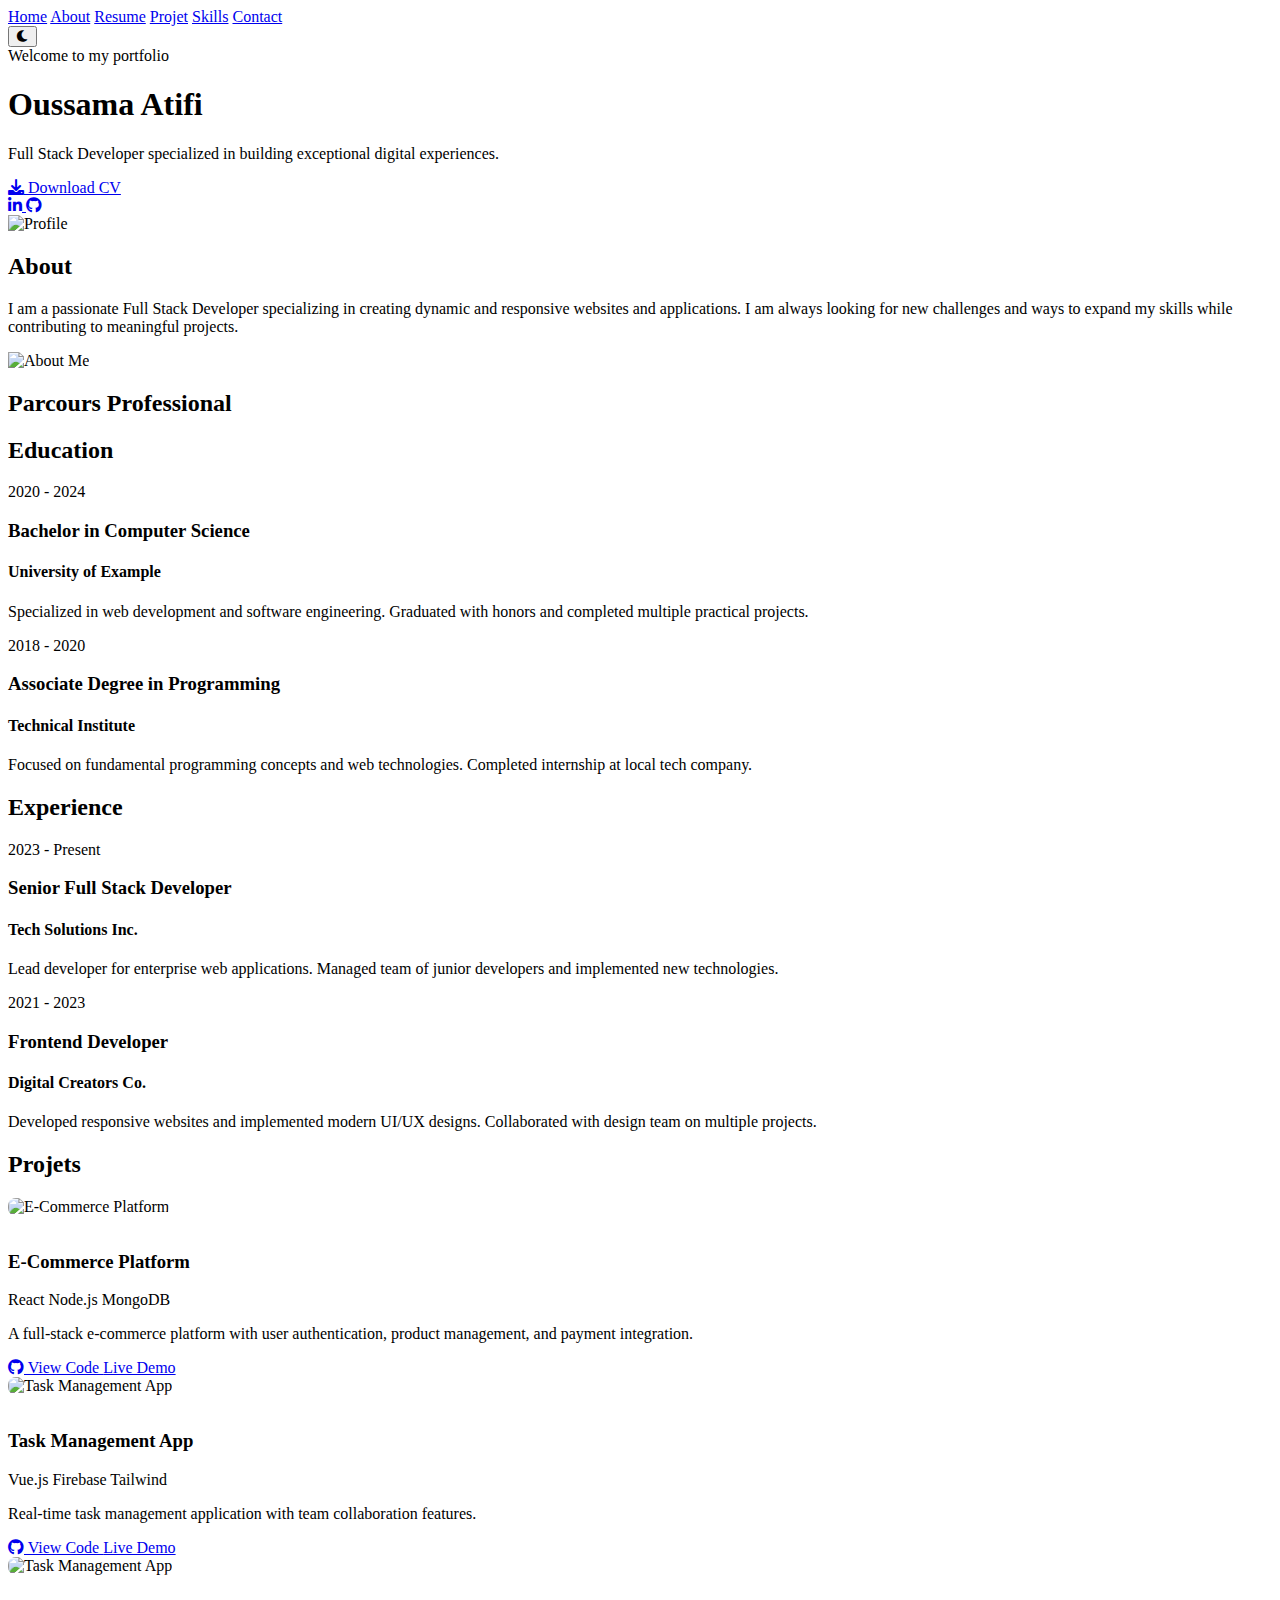
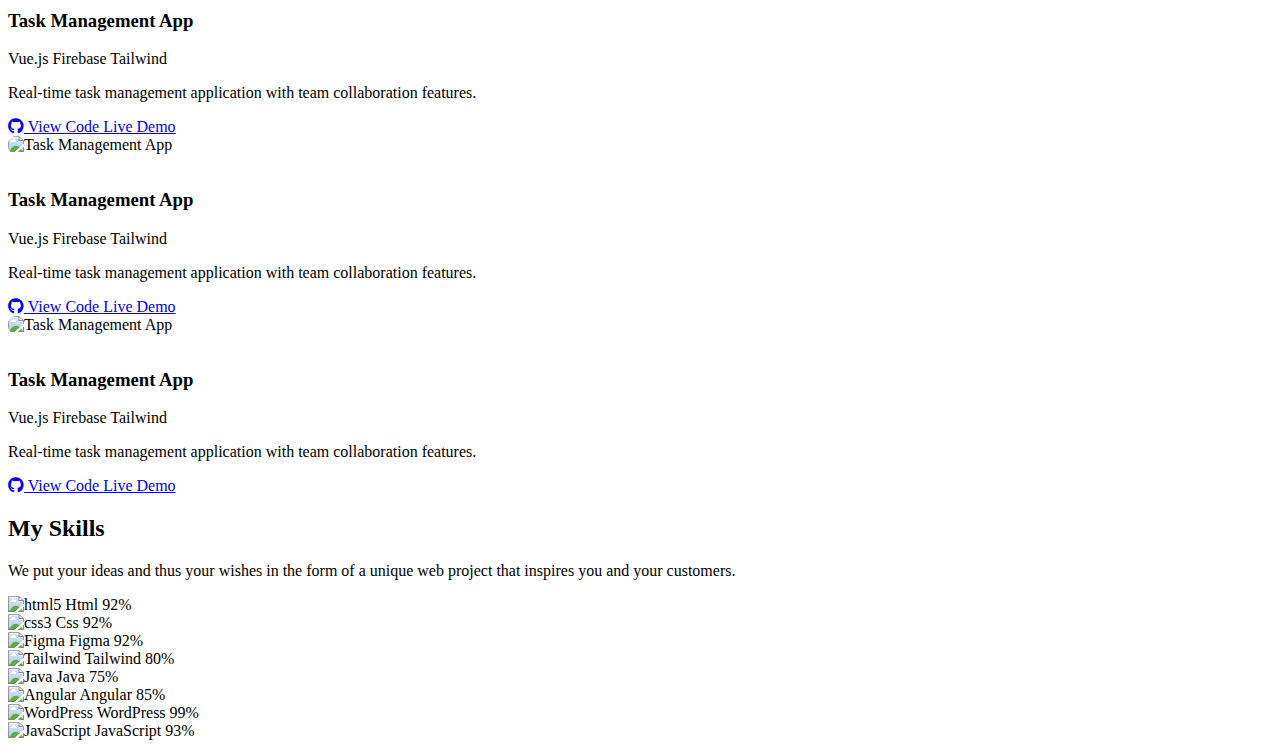
==== oussama-portfolio/portfolio.html @ 97c55858 "j'ai terminer partie cette sections hero section , about,resume,projets, et skills" ====
<!DOCTYPE html>
<html lang="en" class="dark">

<head>
    <meta charset="UTF-8">
    <meta name="viewport" content="width=device-width, initial-scale=1.0">
    <title>Oussama Atifi</title>
    <link rel="stylesheet" href="style.css">
    <link href="https://cdnjs.cloudflare.com/ajax/libs/font-awesome/6.0.0/css/all.min.css" rel="stylesheet">

</head>

<body>
    <div class="noise"></div>
    <header class="header">
        <nav class="nav-container">
            <div class="nav-links">
                <a href="#home" class="nav-link">Home</a>
                <a href="#about" class="nav-link">About</a>
                <a href="#resume" class="nav-link">Resume</a>
                <a href="#projet" class="nav-link">Projet</a>
                <a href="#skills" class="nav-link">Skills</a>
                <a href="#contact" class="nav-link">Contact</a>
            </div>
            <button class="theme-toggle" aria-label="Toggle theme">
                <i class="fas fa-moon"></i>
            </button>
        </nav>
    </header>
    <section class="hero" id="home">
        <div class="floating-shapes">
            <div class="shape shape-1"></div>
            <div class="shape shape-2"></div>
        </div>
        <div class="container">
            <div class="content">
                <div class="badge">Welcome to my portfolio</div>
                <h1 class="title">Oussama Atifi</h1>
                <p class="domain">Full Stack Developer specialized in building exceptional digital experiences.</p>
                <div class="actions">
                    <a href="#" class="btn btn-primary">
                        <i class="fas fa-download"></i>
                        Download CV
                    </a>
                </div>
                <div class="social-links">
                    <a href="#" class="social-link">
                        <i class="fab fa-linkedin-in"></i>
                    </a>
                    <a href="#" class="social-link">
                        <i class="fab fa-github"></i>
                    </a>
                </div>
            </div>
            <div class="image-section">
                <div class="image-wrapper">
                    <img src="/img/1714493805701.jpeg" alt="Profile" class="profile-image">
                </div>
            </div>
        </div>
    </section>
    <section class="about" id="about">
        <div class="container">
            <div class="content">
                <div class="headers">
                    <h2>About</h2>
                </div>
                <p class="description">
                    I am a passionate Full Stack Developer specializing in creating dynamic and responsive websites and
                    applications.
                    I am always looking for new challenges and ways to expand my skills while contributing to meaningful
                    projects.
                </p>
            </div>
            <div class="image-section">
                <div class="image-wrapper">
                    <img src="/api/placeholder/500/500" alt="About Me" class="profile-image">
                </div>
            </div>
        </div>
    </section>

    <section class="timeline-section" id="resume">
        <div class="timeline-container">
            <div class="headers">
                <h2>Parcours Professional</h2>
            </div>
            <div class="timeline-wrapper">
                <!-- Education Timeline -->
                <div class="timeline-block">
                    <h2 class="section-title">Education</h2>
                    <div class="timeline">
                        <div class="timeline-item">
                            <div class="timeline-content">
                                <span class="timeline-year">2020 - 2024</span>
                                <h3 class="timeline-title">Bachelor in Computer Science</h3>
                                <h4 class="timeline-subtitle">University of Example</h4>
                                <p class="timeline-desc">Specialized in web development and software engineering.
                                    Graduated with honors and completed multiple practical projects.</p>
                            </div>
                        </div>
                        <div class="timeline-item">
                            <div class="timeline-content">
                                <span class="timeline-year">2018 - 2020</span>
                                <h3 class="timeline-title">Associate Degree in Programming</h3>
                                <h4 class="timeline-subtitle">Technical Institute</h4>
                                <p class="timeline-desc">Focused on fundamental programming concepts and web
                                    technologies. Completed internship at local tech company.</p>
                            </div>
                        </div>
                    </div>
                </div>

                <!-- Experience Timeline -->
                <div class="timeline-block">
                    <h2 class="section-title">Experience</h2>
                    <div class="timeline">
                        <div class="timeline-item">
                            <div class="timeline-content">
                                <span class="timeline-year">2023 - Present</span>
                                <h3 class="timeline-title">Senior Full Stack Developer</h3>
                                <h4 class="timeline-subtitle">Tech Solutions Inc.</h4>
                                <p class="timeline-desc">Lead developer for enterprise web applications. Managed team of
                                    junior developers and implemented new technologies.</p>
                            </div>
                        </div>
                        <div class="timeline-item">
                            <div class="timeline-content">
                                <span class="timeline-year">2021 - 2023</span>
                                <h3 class="timeline-title">Frontend Developer</h3>
                                <h4 class="timeline-subtitle">Digital Creators Co.</h4>
                                <p class="timeline-desc">Developed responsive websites and implemented modern UI/UX
                                    designs. Collaborated with design team on multiple projects.</p>
                            </div>
                        </div>
                    </div>
                </div>
            </div>
        </div>
    </section>
    <section class="portfolio-section" id="projet">
        <div class="main-container">
            <div class="sections-wrapper">
                <!-- Projects Section -->
                <div class="section-block">
                    <div class="headers">
                        <h2>Projets</h2>
                    </div>
                    <div class="projects-grid">
                        <div class="project-card">
                            <img src="https://cdn1.dronahq.com/wp-content/uploads/2024/08/Dashboard-Image-Final.webp"
                                alt="E-Commerce Platform"
                                style="width: 100%; height: auto; border-radius: 8px; margin-bottom: 16px;">
                            <h3 class="project-title">E-Commerce Platform</h3>
                            <div class="project-tags">
                                <span class="project-tag">React</span>
                                <span class="project-tag">Node.js</span>
                                <span class="project-tag">MongoDB</span>
                            </div>
                            <p class="project-desc">A full-stack e-commerce platform with user authentication, product
                                management, and payment integration.</p>
                            <div class="project-links">
                                <a href="#" class="project-btn btn-primary">
                                    <i class="fab fa-github"></i>
                                    View Code
                                </a>
                                <a href="#" class="project-btn btn-outline">Live Demo</a>
                            </div>
                        </div>

                        <div class="project-card">
                            <img src="https://cdn1.dronahq.com/wp-content/uploads/2024/08/Dashboard-Image-Final.webp"
                                alt="Task Management App"
                                style="width: 100%; height: auto; border-radius: 8px; margin-bottom: 16px;">
                            <h3 class="project-title">Task Management App</h3>
                            <div class="project-tags">
                                <span class="project-tag">Vue.js</span>
                                <span class="project-tag">Firebase</span>
                                <span class="project-tag">Tailwind</span>
                            </div>
                            <p class="project-desc">Real-time task management application with team collaboration
                                features.</p>
                            <div class="project-links">
                                <a href="#" class="project-btn btn-primary">
                                    <i class="fab fa-github"></i>
                                    View Code
                                </a>
                                <a href="#" class="project-btn btn-outline">Live Demo</a>
                            </div>
                        </div>
                        <div class="project-card">
                            <img src="https://cdn1.dronahq.com/wp-content/uploads/2024/08/Dashboard-Image-Final.webp"
                                alt="Task Management App"
                                style="width: 100%; height: auto; border-radius: 8px; margin-bottom: 16px;">
                            <h3 class="project-title">Task Management App</h3>
                            <div class="project-tags">
                                <span class="project-tag">Vue.js</span>
                                <span class="project-tag">Firebase</span>
                                <span class="project-tag">Tailwind</span>
                            </div>
                            <p class="project-desc">Real-time task management application with team collaboration
                                features.</p>
                            <div class="project-links">
                                <a href="#" class="project-btn btn-primary">
                                    <i class="fab fa-github"></i>
                                    View Code
                                </a>
                                <a href="#" class="project-btn btn-outline">Live Demo</a>
                            </div>
                        </div>
                        <div class="project-card">
                            <img src="https://cdn1.dronahq.com/wp-content/uploads/2024/08/Dashboard-Image-Final.webp"
                                alt="Task Management App"
                                style="width: 100%; height: auto; border-radius: 8px; margin-bottom: 16px;">
                            <h3 class="project-title">Task Management App</h3>
                            <div class="project-tags">
                                <span class="project-tag">Vue.js</span>
                                <span class="project-tag">Firebase</span>
                                <span class="project-tag">Tailwind</span>
                            </div>
                            <p class="project-desc">Real-time task management application with team collaboration
                                features.</p>
                            <div class="project-links">
                                <a href="#" class="project-btn btn-primary">
                                    <i class="fab fa-github"></i>
                                    View Code
                                </a>
                                <a href="#" class="project-btn btn-outline">Live Demo</a>
                            </div>
                        </div>
                        <div class="project-card">
                            <img src="https://cdn1.dronahq.com/wp-content/uploads/2024/08/Dashboard-Image-Final.webp"
                                alt="Task Management App"
                                style="width: 100%; height: auto; border-radius: 8px; margin-bottom: 16px;">
                            <h3 class="project-title">Task Management App</h3>
                            <div class="project-tags">
                                <span class="project-tag">Vue.js</span>
                                <span class="project-tag">Firebase</span>
                                <span class="project-tag">Tailwind</span>
                            </div>
                            <p class="project-desc">Real-time task management application with team collaboration
                                features.</p>
                            <div class="project-links">
                                <a href="#" class="project-btn btn-primary">
                                    <i class="fab fa-github"></i>
                                    View Code
                                </a>
                                <a href="#" class="project-btn btn-outline">Live Demo</a>
                            </div>
                        </div>
                    </div>
                </div>
            </div>
        </div>
    </section>
    <section>
        <div class="containers" id="skills">
            <div class="headers">
                <h2>My Skills</h2>
                <p class="subtitle">We put your ideas and thus your wishes in the form of a unique web project that
                    inspires you and your customers.</p>
            </div>

            <div class="skills-grid">
                <div class="skill-card">
                    <img src="/img/1175208.webp" alt="html5" class="skill-icon">
                    <span class="skill-name">Html</span>
                    <span class="skill-percentage">92%</span>
                </div>
                <div class="skill-card">
                    <img src="/img/CSS3_logo.svg.png" alt="css3" class="skill-icon">
                    <span class="skill-name">Css</span>
                    <span class="skill-percentage">92%</span>
                </div>

                <div class="skill-card">
                    <img src="/img/figma-1-logo-png-transparent.png" alt="Figma" class="skill-icon">
                    <span class="skill-name">Figma</span>
                    <span class="skill-percentage">92%</span>
                </div>

                <div class="skill-card">
                    <img src="/img/Tailwind_CSS_Logo.svg.png" alt="Tailwind" class="skill-icon">
                    <span class="skill-name">Tailwind</span>
                    <span class="skill-percentage">80%</span>
                </div>

                <div class="skill-card">
                    <img src="/img/1720088.webp" alt="Java" class="skill-icon">
                    <span class="skill-name">Java</span>
                    <span class="skill-percentage">75%</span>
                </div>

                <div class="skill-card">
                    <img src="/img/Angular_full_color_logo.svg.png" alt="Angular" class="skill-icon">
                    <span class="skill-name">Angular</span>
                    <span class="skill-percentage">85%</span>
                </div>

                <div class="skill-card">
                    <img src="/img/Wordpress_Blue_logo.png" alt="WordPress" class="skill-icon">
                    <span class="skill-name">WordPress</span>
                    <span class="skill-percentage">99%</span>
                </div>
                <div class="skill-card">
                    <img src="/img/javascript-logo-javascript-icon-transparent-free-png.webp" alt="JavaScript"
                        class="skill-icon">
                    <span class="skill-name">JavaScript</span>
                    <span class="skill-percentage">93%</span>
                </div>
            </div>
        </div>
    </section>
</body>

</html>
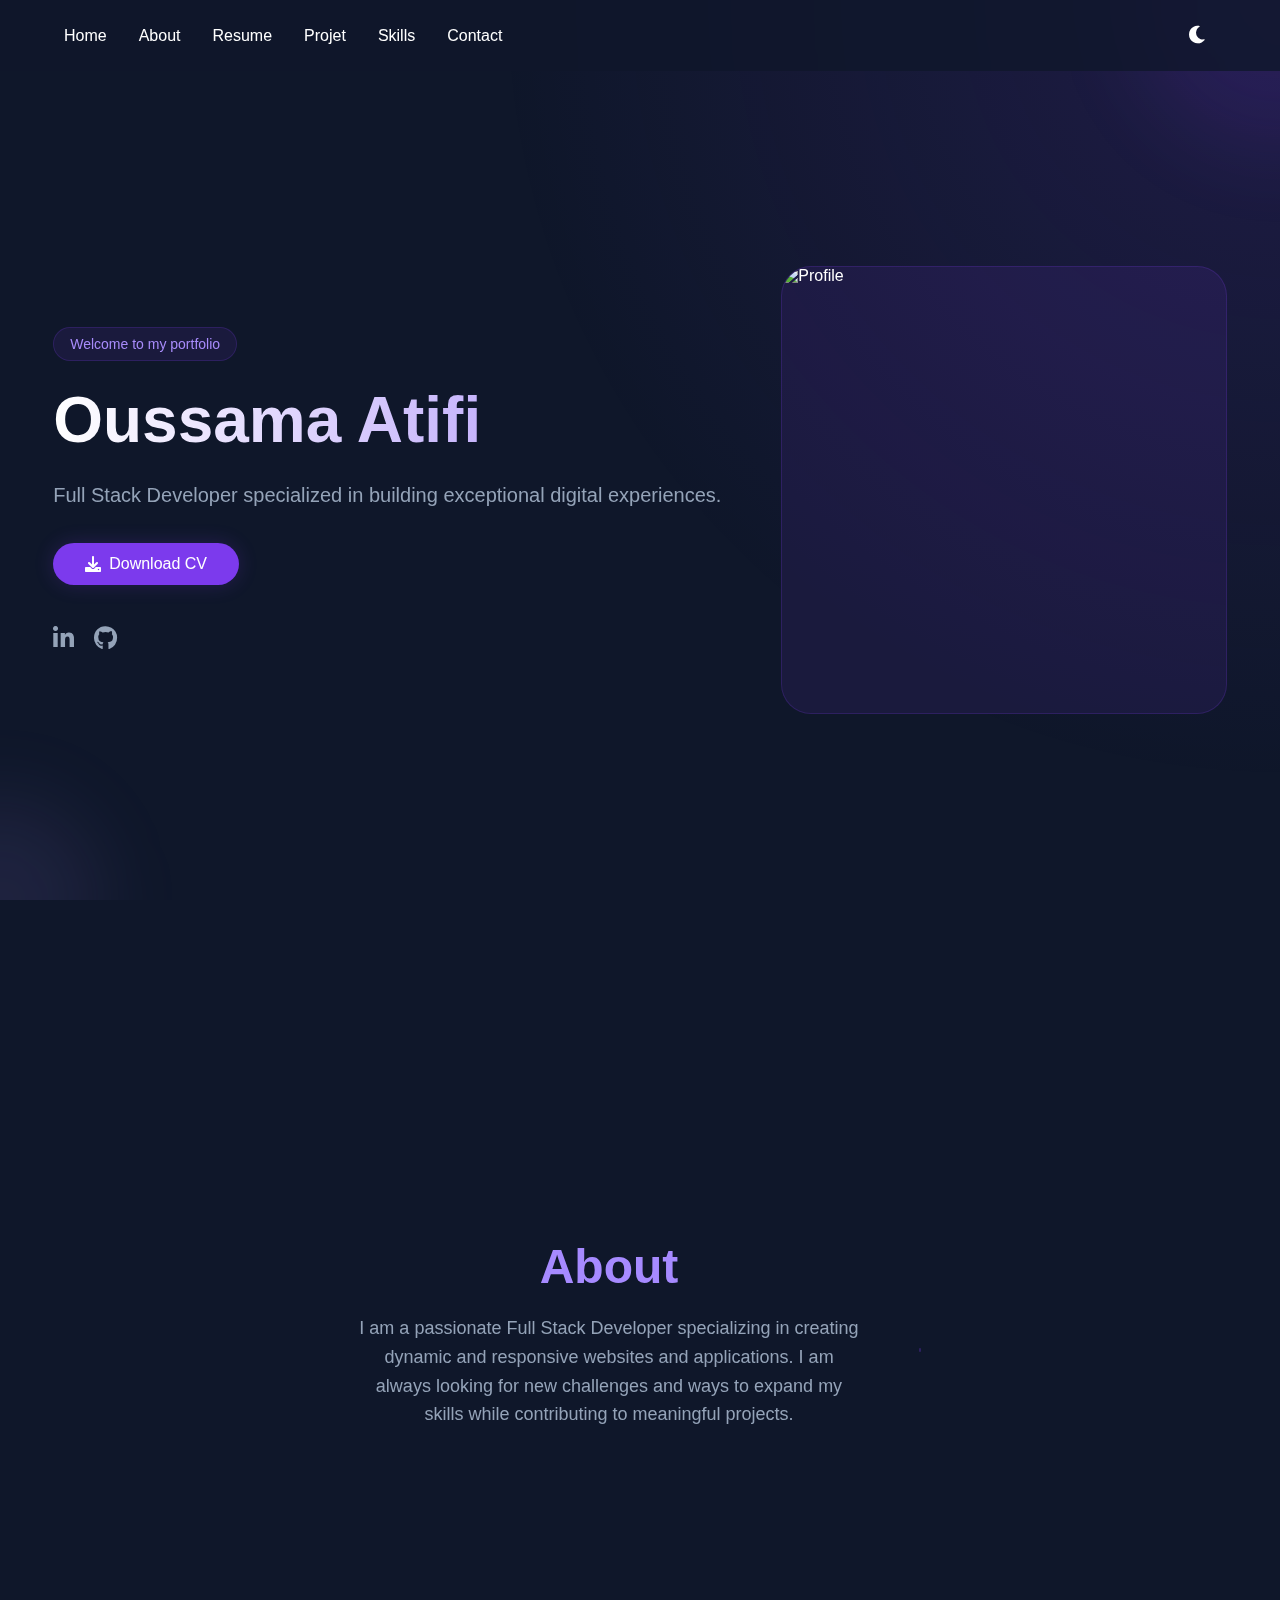
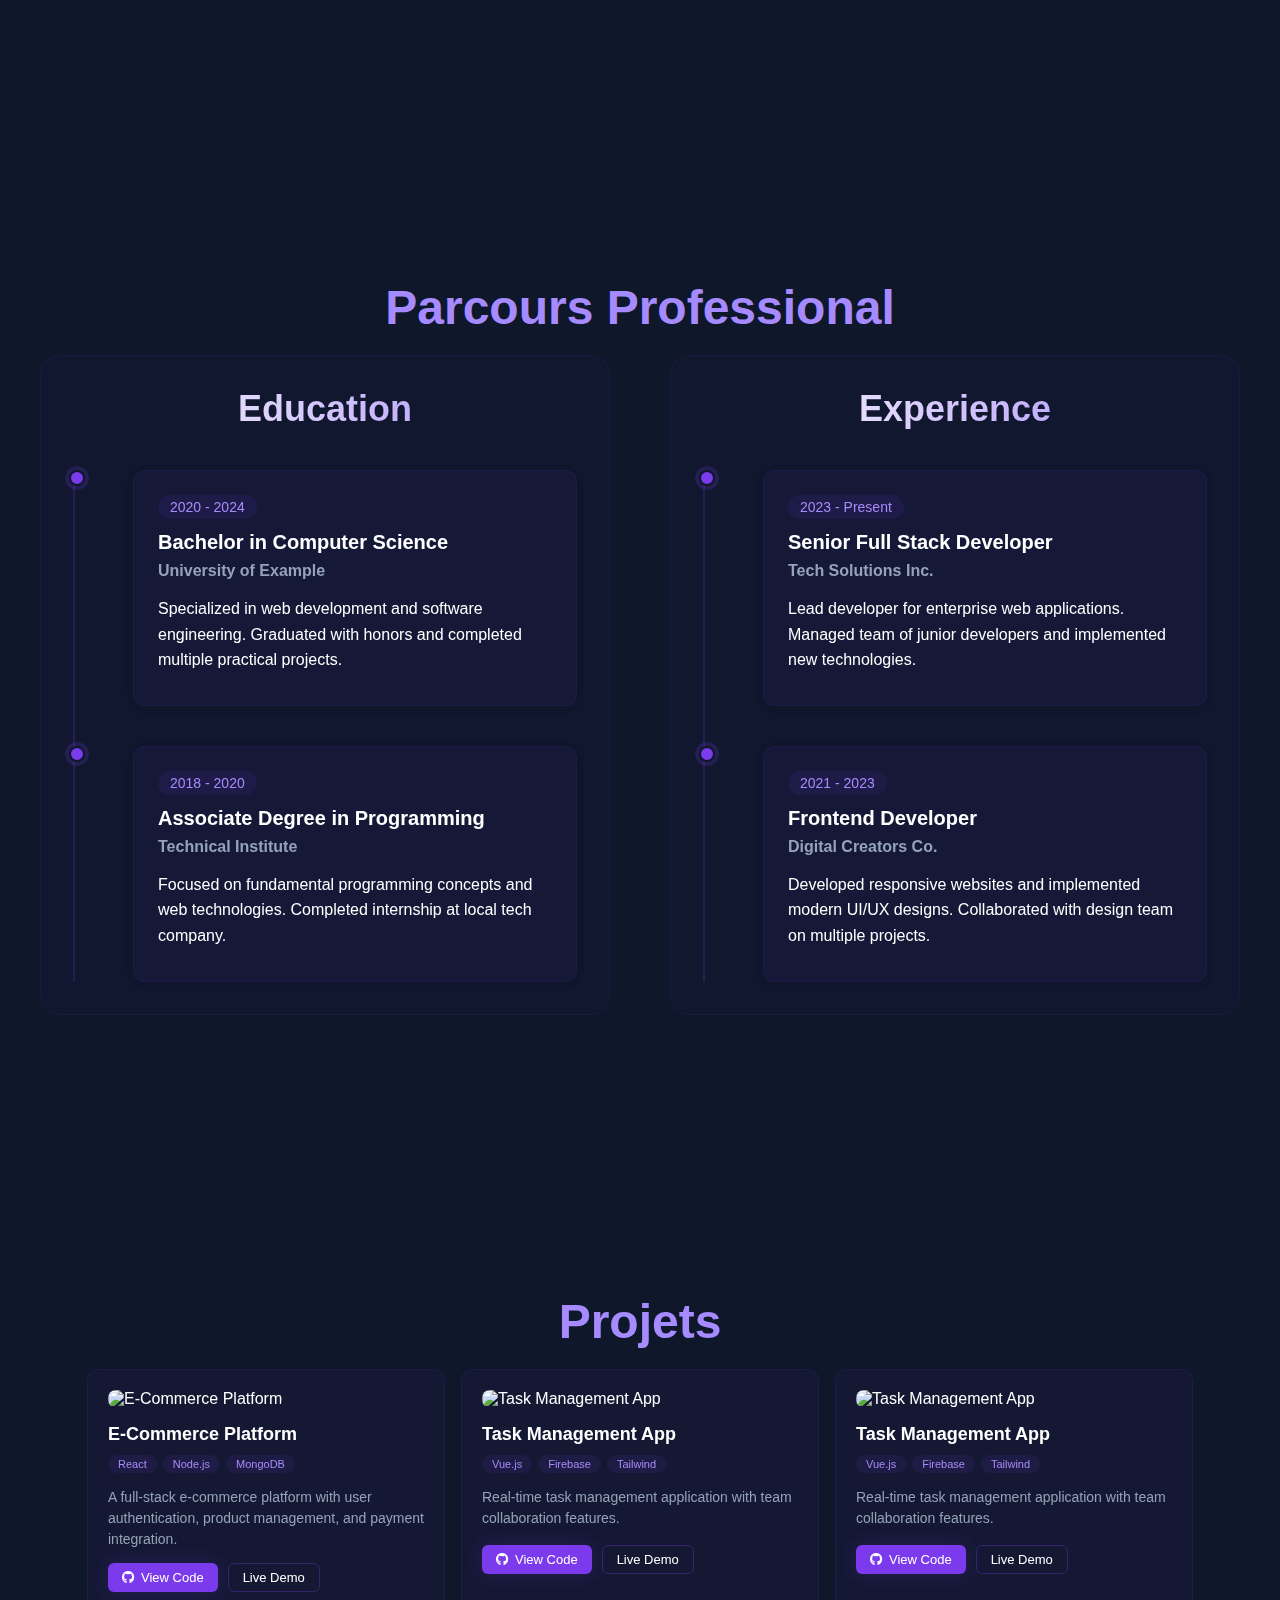
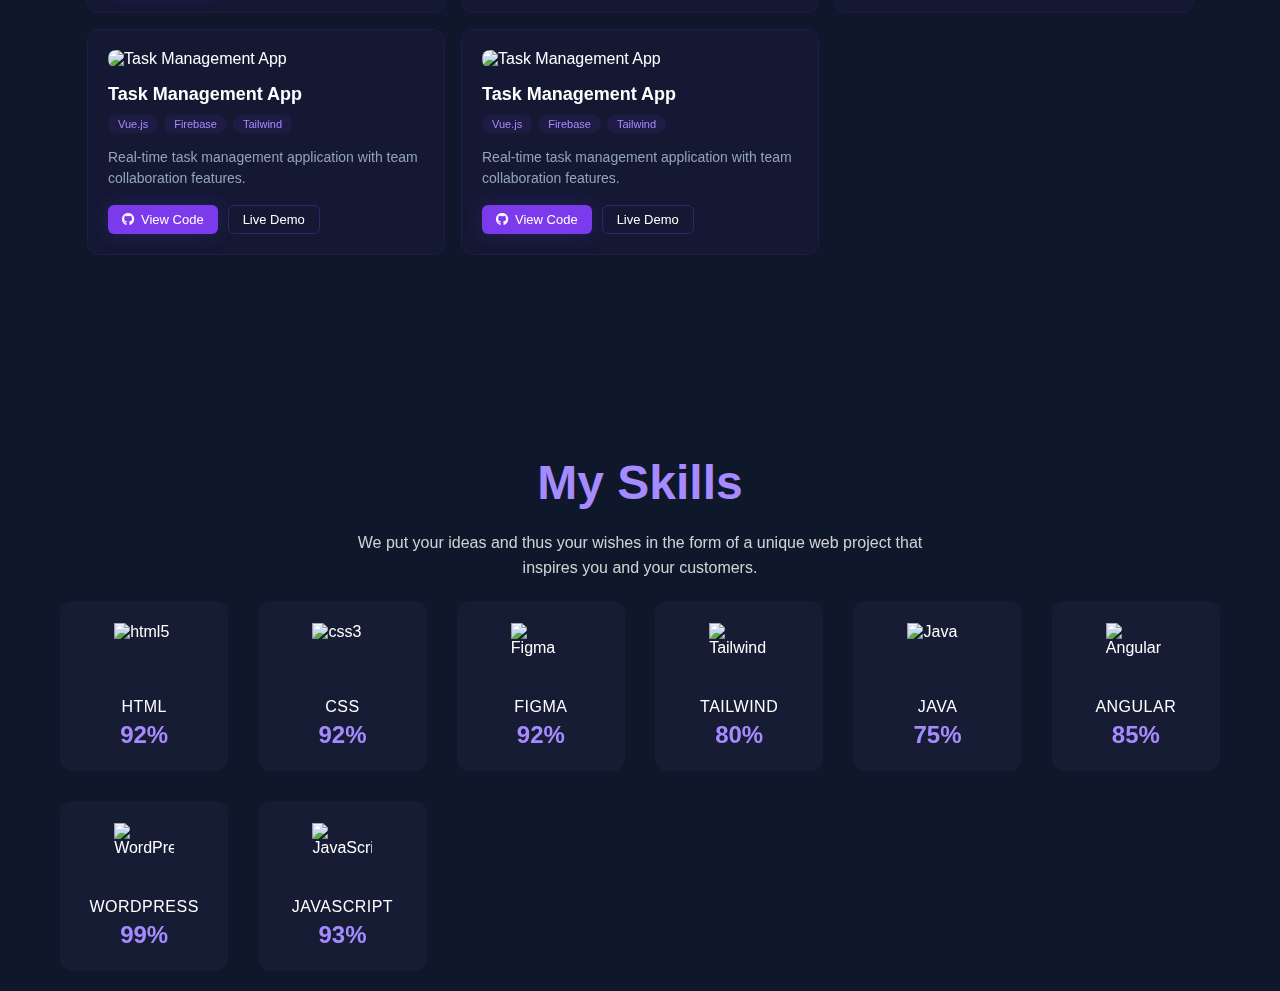
==== commit cb59a454: "j'ai modifier path declare file css et js" ====
--- a/oussama-portfolio/portfolio.html
+++ b/oussama-portfolio/portfolio.html
@@ -5,7 +5,7 @@
     <meta charset="UTF-8">
     <meta name="viewport" content="width=device-width, initial-scale=1.0">
     <title>Oussama Atifi</title>
-    <link rel="stylesheet" href="style.css">
+    <link rel="stylesheet" href="/assets/css/style.css">
     <link href="https://cdnjs.cloudflare.com/ajax/libs/font-awesome/6.0.0/css/all.min.css" rel="stylesheet">
 
 </head>
@@ -311,6 +311,7 @@
             </div>
         </div>
     </section>
+    <script src="/assets/js/scripts.js"></script>
 </body>
 
 </html>--- a/assets/css/style.css
+++ b/assets/css/style.css
@@ -0,0 +1,1011 @@
+* {
+    margin: 0;
+    padding: 0;
+    box-sizing: border-box;
+    font-family: 'Inter', sans-serif;
+}
+
+:root {
+    --bg-color: #ffffff;
+    --text-color: #0f172a;
+    --nav-bg: rgba(255, 255, 255, 0.8);
+}
+
+.dark {
+    --bg-color: #0f172a;
+    --text-color: #ffffff;
+    --nav-bg: rgba(15, 23, 42, 0.8);
+}
+
+body {
+    background: var(--bg-color);
+    color: var(--text-color);
+    overflow-x: hidden;
+    transition: background-color 0.3s ease;
+}
+
+/* Header Styles */
+.header {
+    position: fixed;
+    top: 0;
+    left: 0;
+    width: 100%;
+    z-index: 1000;
+    backdrop-filter: blur(10px);
+    background: var(--nav-bg);
+    transition: background-color 0.3s ease;
+}
+
+.nav-container {
+    max-width: 1200px;
+    margin: 0 auto;
+    padding: 1rem 24px;
+    display: flex;
+    justify-content: space-between;
+    align-items: center;
+}
+
+.nav-links {
+    display: flex;
+    gap: 2rem;
+    align-items: center;
+}
+
+.nav-link {
+    color: var(--text-color);
+    text-decoration: none;
+    font-weight: 500;
+    transition: color 0.3s ease;
+}
+
+.nav-link:hover {
+    color: #7c3aed;
+}
+
+.theme-toggle {
+    background: none;
+    border: none;
+    color: var(--text-color);
+    cursor: pointer;
+    padding: 0.5rem;
+    font-size: 1.25rem;
+    transition: color 0.3s ease;
+}
+
+.theme-toggle:hover {
+    color: #7c3aed;
+}
+
+/* Existing styles */
+.hero {
+    min-height: 100vh;
+    position: relative;
+    padding: 80px 24px 0;
+    display: flex;
+    align-items: center;
+    background: radial-gradient(
+        circle at top right,
+        rgba(124, 58, 237, 0.15),
+        transparent 50%
+    );
+}
+
+.noise {
+    position: fixed;
+    top: 0;
+    left: 0;
+    width: 100%;
+    height: 100%;
+    /* background: url('[data-uri]'); */
+    opacity: 0.05;
+    pointer-events: none;
+}
+
+.container {
+    max-width: 1200px;
+    margin: 0 auto;
+    display: grid;
+    grid-template-columns: 1.2fr 0.8fr;
+    gap: 60px;
+    align-items: center;
+    position: relative;
+}
+
+.content {
+    position: relative;
+    z-index: 1;
+}
+
+.badge {
+    display: inline-block;
+    padding: 8px 16px;
+    background: rgba(124, 58, 237, 0.1);
+    border: 1px solid rgba(124, 58, 237, 0.2);
+    border-radius: 100px;
+    color: #a78bfa;
+    font-size: 14px;
+    margin-bottom: 24px;
+    backdrop-filter: blur(10px);
+}
+
+.title {
+    font-size: 64px;
+    line-height: 1.1;
+    margin-bottom: 24px;
+    background: linear-gradient(to right, var(--text-color), #a78bfa);
+    -webkit-background-clip: text;
+    -webkit-text-fill-color: transparent;
+}
+
+.domain {
+    font-size: 20px;
+    color: #94a3b8;
+    margin-bottom: 32px;
+    line-height: 1.6;
+}
+
+.actions {
+    display: flex;
+    gap: 16px;
+    margin-bottom: 40px;
+}
+
+.btn {
+    padding: 12px 32px;
+    border-radius: 100px;
+    font-weight: 500;
+    font-size: 16px;
+    transition: all 0.3s ease;
+    text-decoration: none;
+    display: inline-flex;
+    align-items: center;
+    gap: 8px;
+}
+
+.btn-primary {
+    background: #7c3aed;
+    color: white;
+    box-shadow: 0 0 20px rgba(124, 58, 237, 0.2);
+}
+
+.btn-primary:hover {
+    background: #6d28d9;
+    transform: translateY(-2px);
+}
+
+.social-links {
+    display: flex;
+    gap: 20px;
+}
+
+.social-link {
+    color: #94a3b8;
+    font-size: 24px;
+    transition: all 0.3s ease;
+}
+
+.social-link:hover {
+    color: var(--text-color);
+    transform: translateY(-2px);
+}
+
+.image-section {
+    position: relative;
+}
+
+section {
+    display: flex;
+            justify-content: center;
+            align-items: center;
+}
+
+.image-wrapper {
+    position: relative;
+    width: 100%;
+    padding-top: 100%;
+    border-radius: 30px;
+    overflow: hidden;
+    background: rgba(124, 58, 237, 0.1);
+    border: 1px solid rgba(124, 58, 237, 0.2);
+}
+
+.profile-image {
+    position: absolute;
+    top: 0;
+    left: 0;
+    width: 100%;
+    height: 100%;
+    object-fit: cover;
+}
+
+.floating-shapes {
+    position: absolute;
+    top: 0;
+    left: 0;
+    width: 100%;
+    height: 100%;
+    pointer-events: none;
+    z-index: -1;
+}
+
+.shape {
+    position: absolute;
+    border-radius: 50%;
+    background: rgba(124, 58, 237, 0.1);
+    filter: blur(40px);
+}
+
+.shape-1 {
+    width: 300px;
+    height: 300px;
+    top: -150px;
+    right: -150px;
+}
+
+.shape-2 {
+    width: 200px;
+    height: 200px;
+    bottom: -100px;
+    left: -100px;
+    background: rgba(167, 139, 250, 0.1);
+}
+
+@keyframes float {
+    0% { transform: translateY(0px); }
+    50% { transform: translateY(-20px); }
+    100% { transform: translateY(0px); }
+}
+
+.image-wrapper {
+    animation: float 6s ease-in-out infinite;
+}
+
+@media (max-width: 1024px) {
+    .container {
+        grid-template-columns: 1fr;
+        text-align: center;
+        gap: 40px;
+    }
+
+    .title {
+        font-size: 48px;
+    }
+
+    .actions, .social-links {
+        justify-content: center;
+    }
+
+    .image-section {
+        max-width: 400px;
+        margin: 0 auto;
+    }
+}
+
+@media (max-width: 768px) {
+    .nav-links {
+        display: none;
+    }
+}
+
+@media (max-width: 640px) {
+    .hero {
+        padding-top: 100px;
+        padding-bottom: 60px;
+    }
+
+    .title {
+        font-size: 36px;
+    }
+
+    .domain {
+        font-size: 18px;
+    }
+
+    .actions {
+        flex-direction: column;
+        max-width: 300px;
+        margin: 0 auto 40px;
+    }
+
+    .btn {
+        width: 100%;
+        justify-content: center;
+    }
+}
+
+
+.about {
+padding: 80px 24px;
+background: var(--bg-color);
+display: flex;
+justify-content: center;
+align-items: center;
+height: 100vh;
+}
+
+.about .container {
+max-width: 1200px;
+display: flex;
+justify-content: center;
+align-items: center;
+gap: 60px;
+width: 100%;
+}
+
+.about .content {
+max-width: 500px;
+text-align: center;
+}
+
+.about .title {
+font-size: 48px;
+margin-bottom: 24px;
+background: linear-gradient(to right, var(--text-color), #a78bfa);
+-webkit-background-clip: text;
+-webkit-text-fill-color: transparent;
+}
+
+.about .description {
+font-size: 18px;
+color: #94a3b8;
+margin-bottom: 32px;
+line-height: 1.6;
+}
+
+.about .actions {
+display: flex;
+gap: 16px;
+justify-content: center;
+}
+
+.about .btn {
+padding: 12px 32px;
+border-radius: 100px;
+font-weight: 500;
+font-size: 16px;
+transition: all 0.3s ease;
+text-decoration: none;
+display: inline-flex;
+align-items: center;
+gap: 8px;
+}
+
+.about .btn-primary {
+background: #7c3aed;
+color: white;
+box-shadow: 0 0 20px rgba(124, 58, 237, 0.2);
+}
+
+.about .btn-primary:hover {
+background: #6d28d9;
+transform: translateY(-2px);
+}
+
+@media (max-width: 1024px) {
+.about .container {
+flex-direction: column;
+gap: 40px;
+text-align: center;
+}
+
+.about .title {
+font-size: 36px;
+}
+
+.about .actions {
+justify-content: center;
+}
+}
+
+@media (max-width: 640px) {
+.about .title {
+font-size: 28px;
+}
+
+.about .description {
+font-size: 16px;
+}
+
+.about .actions {
+flex-direction: column;
+max-width: 300px;
+margin: 0 auto;
+}
+
+.about .btn {
+width: 100%;
+justify-content: center;
+}
+}
+.about .timeline-section {
+margin-bottom: 40px;
+}
+
+.about .title {
+font-size: 36px;
+margin-bottom: 16px;
+background: linear-gradient(to right, var(--text-color), #a78bfa);
+-webkit-background-clip: text;
+-webkit-text-fill-color: transparent;
+}
+
+.timeline {
+position: relative;
+padding-left: 40px;
+}
+
+.timeline-item {
+margin-bottom: 30px;
+position: relative;
+}
+
+.timeline-item::before {
+content: '';
+position: absolute;
+left: 0;
+top: 0;
+width: 10px;
+height: 10px;
+border-radius: 50%;
+background-color: #4b8df8;
+}
+
+.timeline-content {
+background-color: #f9f9f9;
+padding: 20px;
+border-radius: 8px;
+box-shadow: 0 2px 10px rgba(0, 0, 0, 0.1);
+max-width: 600px;
+margin-left: 20px;
+}
+
+.year {
+font-size: 18px;
+font-weight: bold;
+color: #4b8df8;
+margin-bottom: 10px;
+}
+
+.timeline-content p {
+font-size: 16px;
+margin-bottom: 8px;
+color: var(--text-color);
+}
+.timeline-section {
+    min-height: 100vh;
+    padding: 80px 24px;
+    background: var(--bg-color);
+    display: flex;
+    align-items: center;
+}
+
+.timeline-container {
+    max-width: 1200px;
+    margin: 0 auto;
+    width: 100%;
+}
+
+.timeline-wrapper {
+    display: flex;
+    gap: 60px;
+    margin-bottom: 60px;
+}
+
+.timeline-block {
+    flex: 1;
+    position: relative;
+    background: rgba(124, 58, 237, 0.02);
+    border-radius: 20px;
+    padding: 32px;
+    border: 1px solid rgba(124, 58, 237, 0.1);
+    backdrop-filter: blur(10px);
+}
+
+.section-title {
+    font-size: 36px;
+    margin-bottom: 40px;
+    text-align: center;
+    background: linear-gradient(to right, var(--text-color), #a78bfa);
+    -webkit-background-clip: text;
+    -webkit-text-fill-color: transparent;
+}
+
+.timeline {
+    position: relative;
+    padding-left: 40px;
+}
+
+.timeline::before {
+    content: '';
+    position: absolute;
+    left: 0;
+    top: 0;
+    height: 100%;
+    width: 2px;
+    background: rgba(124, 58, 237, 0.2);
+}
+
+.timeline-item {
+    position: relative;
+    margin-bottom: 40px;
+}
+
+.timeline-item:last-child {
+    margin-bottom: 0;
+}
+
+.timeline-item::before {
+    content: '';
+    position: absolute;
+    left: -44px;
+    top: 0;
+    width: 12px;
+    height: 12px;
+    border-radius: 50%;
+    background: #7c3aed;
+    border: 2px solid var(--bg-color);
+    box-shadow: 0 0 0 4px rgba(124, 58, 237, 0.2);
+}
+
+.timeline-content {
+    background: rgba(124, 58, 237, 0.05);
+    border: 1px solid rgba(124, 58, 237, 0.1);
+    border-radius: 12px;
+    padding: 24px;
+    transition: transform 0.3s ease;
+}
+
+.timeline-content:hover {
+    transform: translateY(-5px);
+}
+
+.timeline-year {
+    display: inline-block;
+    padding: 4px 12px;
+    background: rgba(124, 58, 237, 0.1);
+    border-radius: 100px;
+    color: #a78bfa;
+    font-size: 14px;
+    margin-bottom: 12px;
+}
+
+.timeline-title {
+    color: var(--text-color);
+    font-size: 20px;
+    font-weight: 600;
+    margin-bottom: 8px;
+}
+
+.timeline-subtitle {
+    color: #94a3b8;
+    font-size: 16px;
+    margin-bottom: 16px;
+}
+
+.timeline-desc {
+    color: #94a3b8;
+    font-size: 14px;
+    line-height: 1.6;
+}
+
+@media (max-width: 968px) {
+    .timeline-wrapper {
+        flex-direction: column;
+        gap: 40px;
+    }
+
+    .timeline-block {
+        padding: 24px;
+    }
+
+    .section-title {
+        font-size: 28px;
+        margin-bottom: 32px;
+    }
+}
+
+@media (max-width: 640px) {
+    .timeline-section {
+        padding: 60px 16px;
+        min-height: auto;
+    }
+
+    .timeline-content {
+        padding: 20px;
+    }
+}
+.portfolio-section {
+    min-height: 100vh;
+    padding: 80px 24px;
+    display: flex;
+    align-items: center;
+}
+
+.main-container {
+    max-width: 1200px;
+    margin: 0 auto;
+    width: 100%;
+}
+
+.sections-wrapper {
+    display: flex;
+    gap: 40px;
+    margin-bottom: 60px;
+}
+
+.section-block {
+    flex: 1;
+    position: relative;
+    border-radius: 20px;
+    padding: 32px;
+    backdrop-filter: blur(10px);
+}
+
+.section-title {
+    font-size: 36px;
+    margin-bottom: 40px;
+    text-align: center;
+    background: linear-gradient(to right, var(--text-color), #a78bfa);
+    -webkit-background-clip: text;
+    -webkit-text-fill-color: transparent;
+}
+
+/* Project Cards Styles */
+.projects-grid {
+    display: grid;
+    grid-template-columns: repeat(3, 1fr); /* Three columns fixed */
+    gap: 16px; /* Compact gap between cards */
+    max-width: 1200px;
+    margin: 0 auto;
+    padding: 0 15px;
+}
+
+.project-card {
+    background: rgba(124, 58, 237, 0.05);
+    border: 1px solid rgba(124, 58, 237, 0.1);
+    border-radius: 12px;
+    padding: 20px;
+    transition: all 0.3s ease;
+    width: 100%;
+}
+
+.project-card:hover {
+    transform: translateY(-5px);
+    box-shadow: 0 10px 20px rgba(124, 58, 237, 0.1);
+}
+
+.project-card img {
+    width: 100%;
+    height: 200px;
+    object-fit: cover;
+    border-radius: 8px;
+    margin-bottom: 16px;
+}
+
+.project-title {
+    color: var(--text-color);
+    font-size: 18px;
+    font-weight: 600;
+    margin-bottom: 10px;
+}
+
+.project-tags {
+    display: flex;
+    gap: 6px;
+    flex-wrap: wrap;
+    margin-bottom: 14px;
+}
+
+.project-tag {
+    padding: 3px 10px;
+    background: rgba(124, 58, 237, 0.1);
+    border-radius: 100px;
+    color: #a78bfa;
+    font-size: 11px;
+}
+
+.project-desc {
+    color: #94a3b8;
+    font-size: 14px;
+    line-height: 1.5;
+    margin-bottom: 16px;
+    max-height: 60px;
+    overflow: hidden;
+}
+
+.project-links {
+    display: flex;
+    gap: 10px;
+}
+
+
+.project-btn {
+    padding: 6px 14px;
+    border-radius: 6px;
+    font-size: 13px;
+    font-weight: 500;
+    text-decoration: none;
+    display: inline-flex;
+    align-items: center;
+    gap: 6px;
+    transition: all 0.3s ease;
+}
+
+.btn-primary {
+    background: #7c3aed;
+    color: white;
+}
+
+.btn-outline {
+    border: 1px solid rgba(124, 58, 237, 0.3);
+    color: var(--text-color);
+}
+
+.btn-primary:hover {
+    background: #6d28d9;
+}
+
+.btn-outline:hover {
+    border-color: #7c3aed;
+    background: rgba(124, 58, 237, 0.1);
+}
+
+@media (max-width: 1024px) {
+    .projects-grid {
+        grid-template-columns: repeat(2, 1fr); /* 2 columns on medium screens */
+    }
+}
+
+@media (max-width: 640px) {
+    .projects-grid {
+        grid-template-columns: 1fr; /* Single column on mobile */
+        max-width: 500px;
+    }
+}
+
+@media (max-width: 768px) {
+    .projects-grid {
+        grid-template-columns: 1fr; /* Single column on smaller screens */
+        max-width: 500px; /* Limit width on smaller screens */
+    }
+
+    .project-card {
+        max-width: 100%;
+    }
+}
+
+@media (max-width: 1200px) {
+    .sections-wrapper {
+        flex-direction: column;
+    }
+}
+
+@media (max-width: 768px) {
+    .portfolio-section {
+        padding: 60px 20px;
+    }
+
+    .section-title {
+        font-size: 28px;
+        margin-bottom: 32px;
+    }
+
+    .section-block {
+        padding: 24px;
+    }
+}
+
+.containers {
+    max-width: 1200px;
+    width: 100%;
+    display: flex;
+    flex-direction: column;
+    align-items: center;
+}
+
+.header {
+    text-align: center;
+    margin-bottom: 60px;
+    width: 100%;
+}
+
+h2 {
+    color: #a68aff;
+    font-size: clamp(36px, 5vw, 48px);
+    margin-bottom: 20px;
+    font-weight: 600;
+    text-align: center;
+}
+
+.subtitle {
+    color: var(--text-color);
+    font-size: clamp(14px, 2vw, 16px);
+    opacity: 0.8;
+    max-width: 600px;
+    margin: 0 auto;
+    line-height: 1.6;
+    text-align: center;
+}
+
+.skills-grid {
+    display: grid;
+    grid-template-columns: repeat(auto-fit, minmax(150px, 1fr));
+    gap: 30px;
+    padding: 20px;
+    width: 100%;
+    place-items: center;
+    place-content: center;
+}
+
+.skill-card {
+    position: relative;
+    width: 100%;
+    max-width: 180px;
+    aspect-ratio: 1;
+    display: flex;
+    flex-direction: column;
+    align-items: center;
+    justify-content: center;
+    background: rgba(166, 138, 255, 0.05);
+    border-radius: 12px;
+    padding: 20px;
+    transition: all 0.3s ease;
+    cursor: pointer;
+    border: 2px solid transparent;
+}
+
+.skill-card:hover {
+    border-color: #a68aff;
+    transform: translateY(-5px);
+}
+
+.skill-icon {
+    width: clamp(40px, 8vw, 60px);
+    height: clamp(40px, 8vw, 60px);
+    margin-bottom: 15px;
+    transition: transform 0.3s ease;
+    object-fit: contain;
+}
+
+.skill-card:hover .skill-icon {
+    transform: scale(1.1);
+}
+
+.skill-name {
+    color: var(--text-color);
+    font-size: clamp(14px, 1.5vw, 16px);
+    font-weight: 500;
+    margin-bottom: 5px;
+    text-transform: uppercase;
+    letter-spacing: 0.5px;
+    text-align: center;
+}
+
+.skill-percentage {
+    color: #a68aff;
+    font-weight: 600;
+    font-size: clamp(18px, 2.5vw, 24px);
+    text-align: center;
+}
+
+@media (min-width: 768px) {
+    .skills-grid {
+        grid-template-columns: repeat(3, minmax(150px, 180px));
+        justify-content: center;
+    }
+}
+
+@media (min-width: 1024px) {
+    .skills-grid {
+        grid-template-columns: repeat(6, minmax(150px, 180px));
+    }
+}
+
+@media (max-width: 480px) {
+    .skills-grid {
+        grid-template-columns: repeat(2, minmax(120px, 150px));
+        gap: 15px;
+        padding: 10px;
+    }
+
+    .skill-card {
+        padding: 15px;
+        max-width: 150px;
+    }
+
+    .headers {
+        margin-bottom: 40px;
+    }
+
+    body {
+        padding: 20px;
+    }
+}
+
+/* .skills-section {
+    min-height: 100vh;
+    padding: 80px 24px;
+    background: var(--bg-color);
+    display: flex;
+    align-items: center;
+}
+
+.skills-container {
+    max-width: 1200px;
+    margin: 0 auto;
+    width: 100%;
+}
+
+.skills-title {
+    font-size: 36px;
+    margin-bottom: 40px;
+    text-align: center;
+    background: linear-gradient(to right, var(--text-color), #a78bfa);
+    -webkit-background-clip: text;
+    -webkit-text-fill-color: transparent;
+}
+
+.skills-grid {
+    display: grid;
+    grid-template-columns: repeat(3, 1fr);
+    gap: 24px;
+    padding: 20px;
+}
+
+.skill-card {
+    background: rgba(124, 58, 237, 0.05);
+    border: 1px solid rgba(124, 58, 237, 0.2);
+    border-radius: 16px;
+    padding: 24px;
+    text-align: center;
+    transition: all 0.3s ease;
+    cursor: pointer;
+}
+
+.skill-card:hover {
+    transform: translateY(-5px);
+    background: rgba(124, 58, 237, 0.1);
+    border-color: rgba(124, 58, 237, 0.4);
+    box-shadow: 0 8px 20px rgba(124, 58, 237, 0.2);
+}
+
+.skill-icon {
+    font-size: 48px;
+    color: #7c3aed;
+    margin-bottom: 16px;
+}
+
+.skill-name {
+    color: var(--text-color);
+    font-size: 20px;
+    font-weight: 600;
+    margin-bottom: 8px;
+}
+
+.skill-level {
+    width: 100%;
+    height: 8px;
+    background: rgba(124, 58, 237, 0.1);
+    border-radius: 4px;
+    margin-top: 12px;
+    overflow: hidden;
+}
+
+.skill-progress {
+    height: 100%;
+    background: #7c3aed;
+    border-radius: 4px;
+    transition: width 0.3s ease;
+}
+
+@media (max-width: 968px) {
+    .skills-grid {
+        grid-template-columns: repeat(2, 1fr);
+    }
+}
+
+@media (max-width: 640px) {
+    .skills-grid {
+        grid-template-columns: 1fr;
+    }
+} */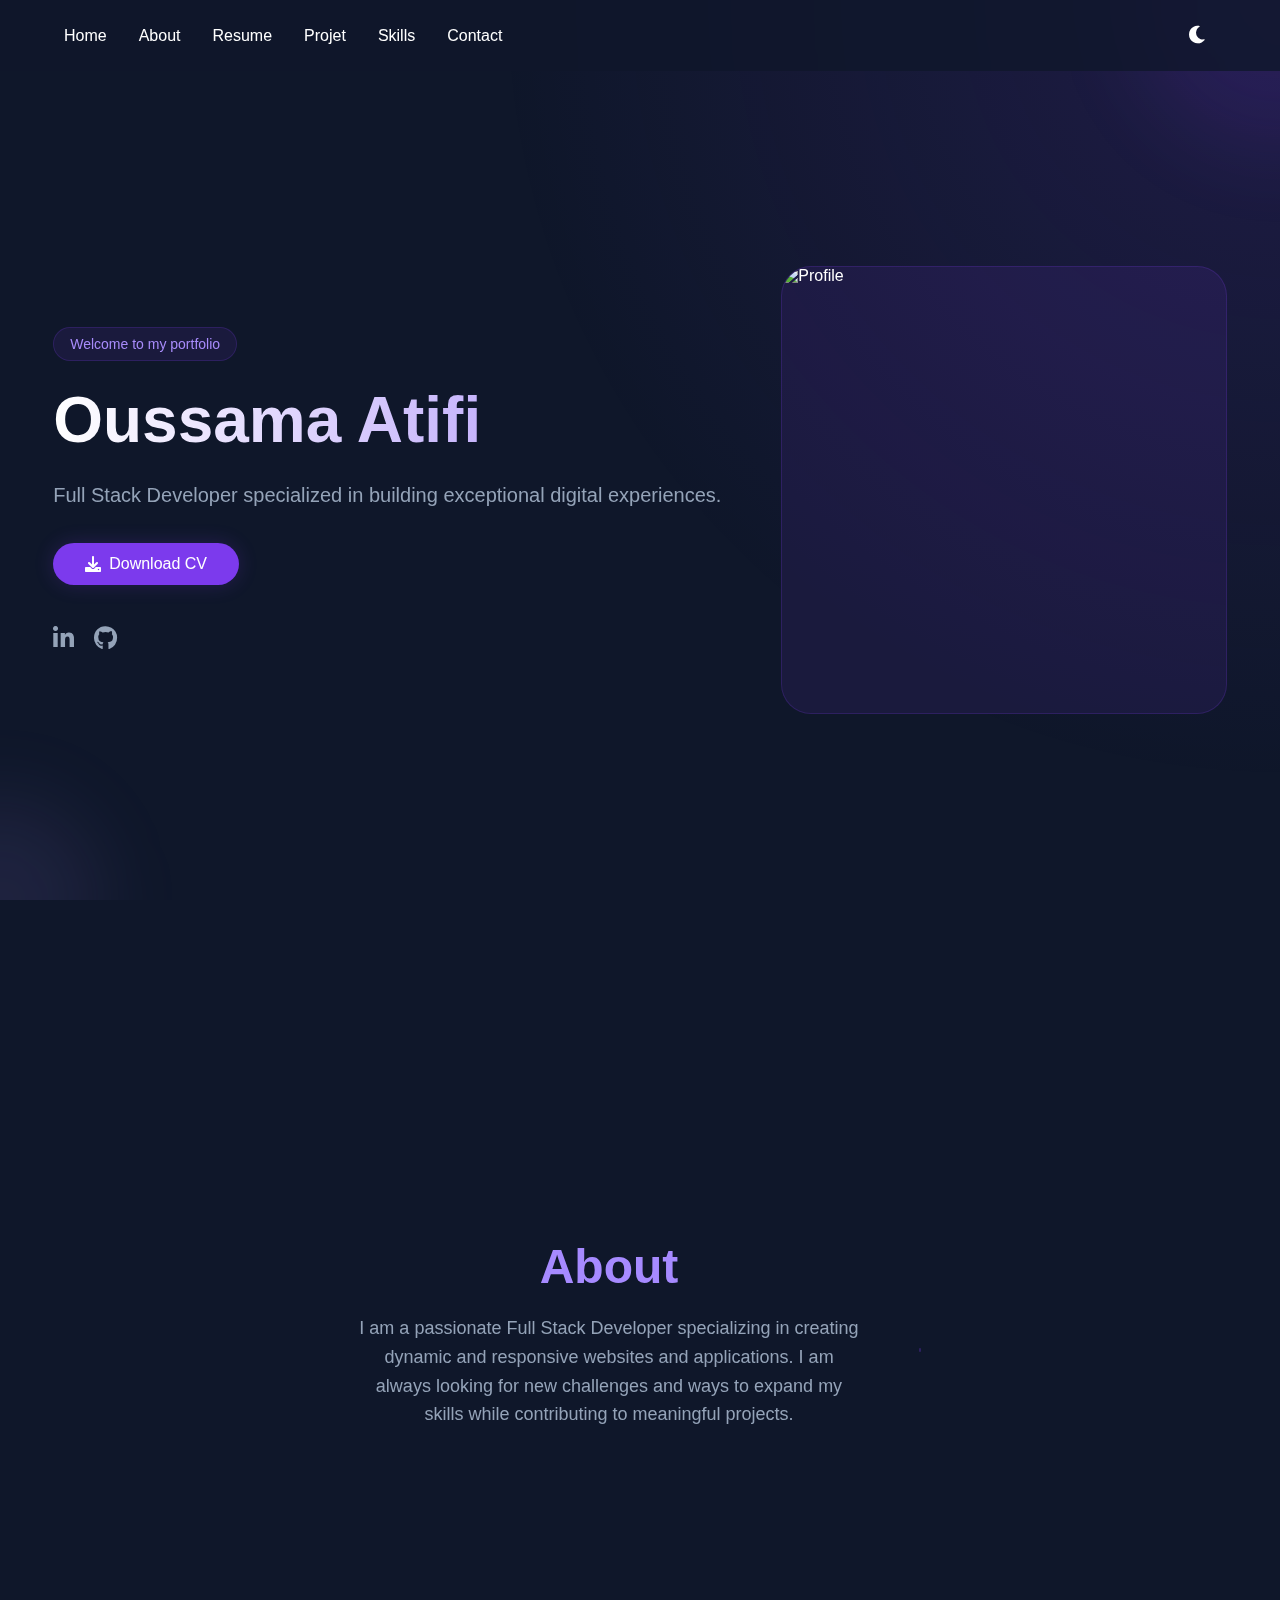
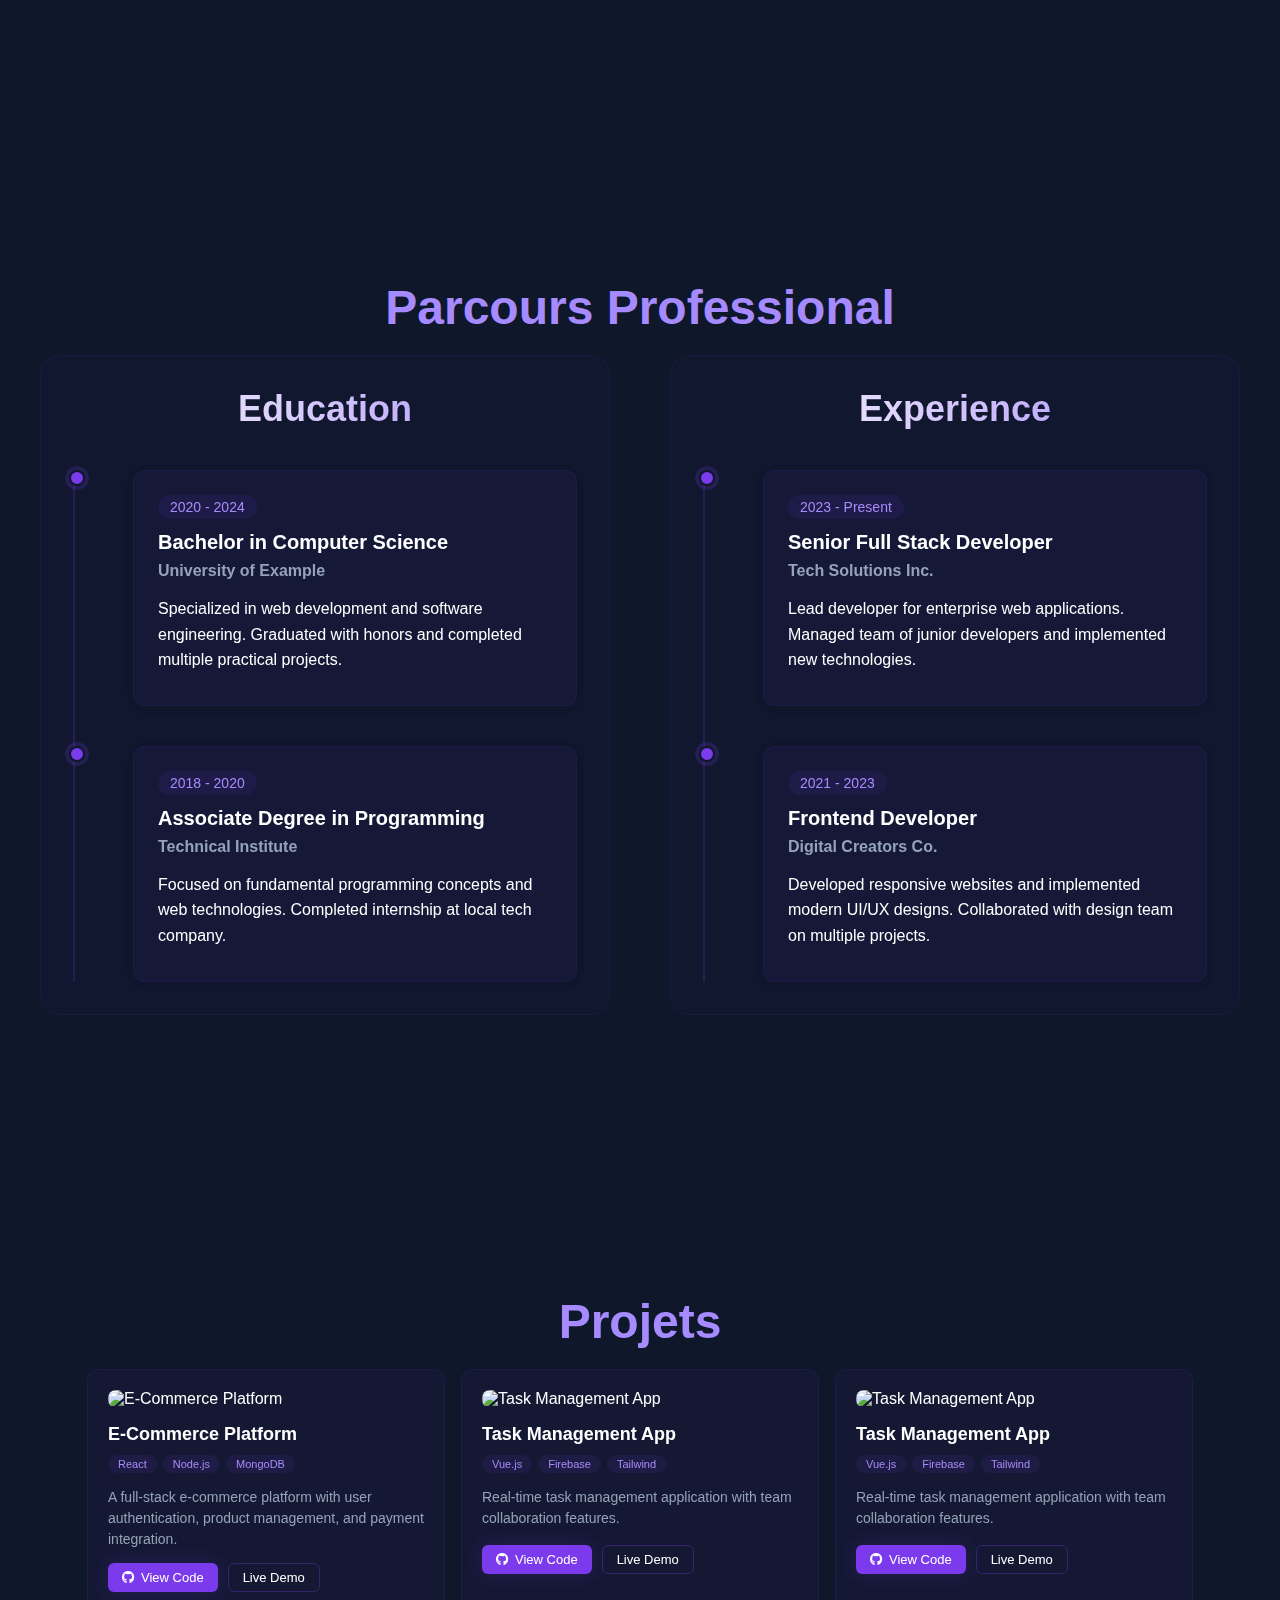
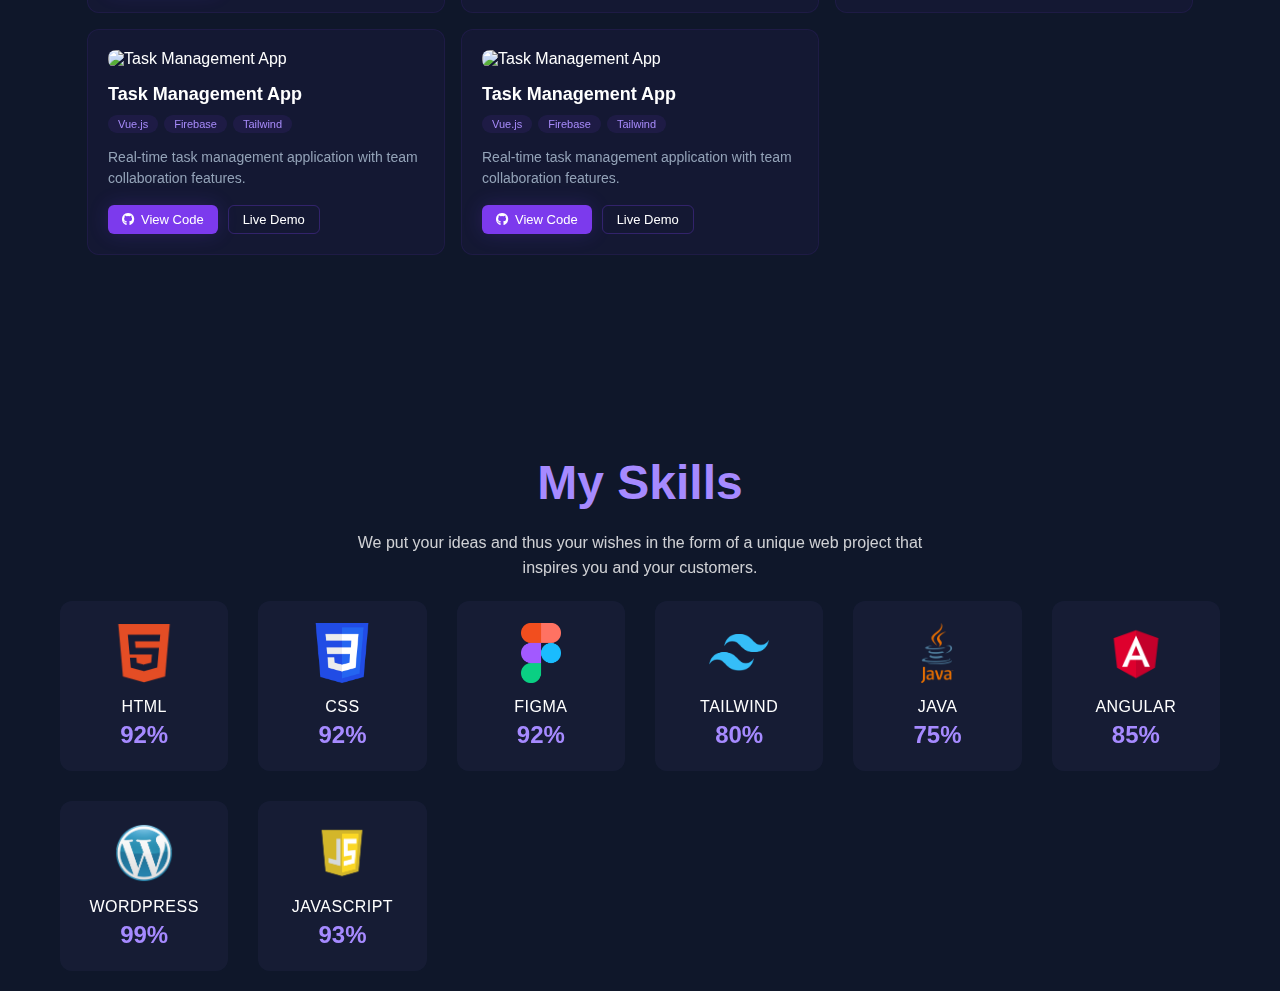
==== commit 6796cac3: "j'ai modifier path declare file css et js et img" ====
--- a/oussama-portfolio/portfolio.html
+++ b/oussama-portfolio/portfolio.html
@@ -54,7 +54,7 @@
             </div>
             <div class="image-section">
                 <div class="image-wrapper">
-                    <img src="/img/1714493805701.jpeg" alt="Profile" class="profile-image">
+                    <img src="/assets/cv oussama.pdf" alt="Profile" class="profile-image">
                 </div>
             </div>
         </div>
@@ -263,47 +263,47 @@
 
             <div class="skills-grid">
                 <div class="skill-card">
-                    <img src="/img/1175208.webp" alt="html5" class="skill-icon">
+                    <img src="/assets/img/1175208.webp" alt="html5" class="skill-icon">
                     <span class="skill-name">Html</span>
                     <span class="skill-percentage">92%</span>
                 </div>
                 <div class="skill-card">
-                    <img src="/img/CSS3_logo.svg.png" alt="css3" class="skill-icon">
+                    <img src="/assets/img/CSS3_logo.svg.png" alt="css3" class="skill-icon">
                     <span class="skill-name">Css</span>
                     <span class="skill-percentage">92%</span>
                 </div>
 
                 <div class="skill-card">
-                    <img src="/img/figma-1-logo-png-transparent.png" alt="Figma" class="skill-icon">
+                    <img src="/assets/img/figma-1-logo-png-transparent.png" alt="Figma" class="skill-icon">
                     <span class="skill-name">Figma</span>
                     <span class="skill-percentage">92%</span>
                 </div>
 
                 <div class="skill-card">
-                    <img src="/img/Tailwind_CSS_Logo.svg.png" alt="Tailwind" class="skill-icon">
+                    <img src="/assets/img/Tailwind_CSS_Logo.svg.png" alt="Tailwind" class="skill-icon">
                     <span class="skill-name">Tailwind</span>
                     <span class="skill-percentage">80%</span>
                 </div>
 
                 <div class="skill-card">
-                    <img src="/img/1720088.webp" alt="Java" class="skill-icon">
+                    <img src="/assets/img/1720088.webp" alt="Java" class="skill-icon">
                     <span class="skill-name">Java</span>
                     <span class="skill-percentage">75%</span>
                 </div>
 
                 <div class="skill-card">
-                    <img src="/img/Angular_full_color_logo.svg.png" alt="Angular" class="skill-icon">
+                    <img src="/assets/img/Angular_full_color_logo.svg.png" alt="Angular" class="skill-icon">
                     <span class="skill-name">Angular</span>
                     <span class="skill-percentage">85%</span>
                 </div>
 
                 <div class="skill-card">
-                    <img src="/img/Wordpress_Blue_logo.png" alt="WordPress" class="skill-icon">
+                    <img src="/assets/img/Wordpress_Blue_logo.png" alt="WordPress" class="skill-icon">
                     <span class="skill-name">WordPress</span>
                     <span class="skill-percentage">99%</span>
                 </div>
                 <div class="skill-card">
-                    <img src="/img/javascript-logo-javascript-icon-transparent-free-png.webp" alt="JavaScript"
+                    <img src="/assets/img/javascript-logo-javascript-icon-transparent-free-png.webp" alt="JavaScript"
                         class="skill-icon">
                     <span class="skill-name">JavaScript</span>
                     <span class="skill-percentage">93%</span>
